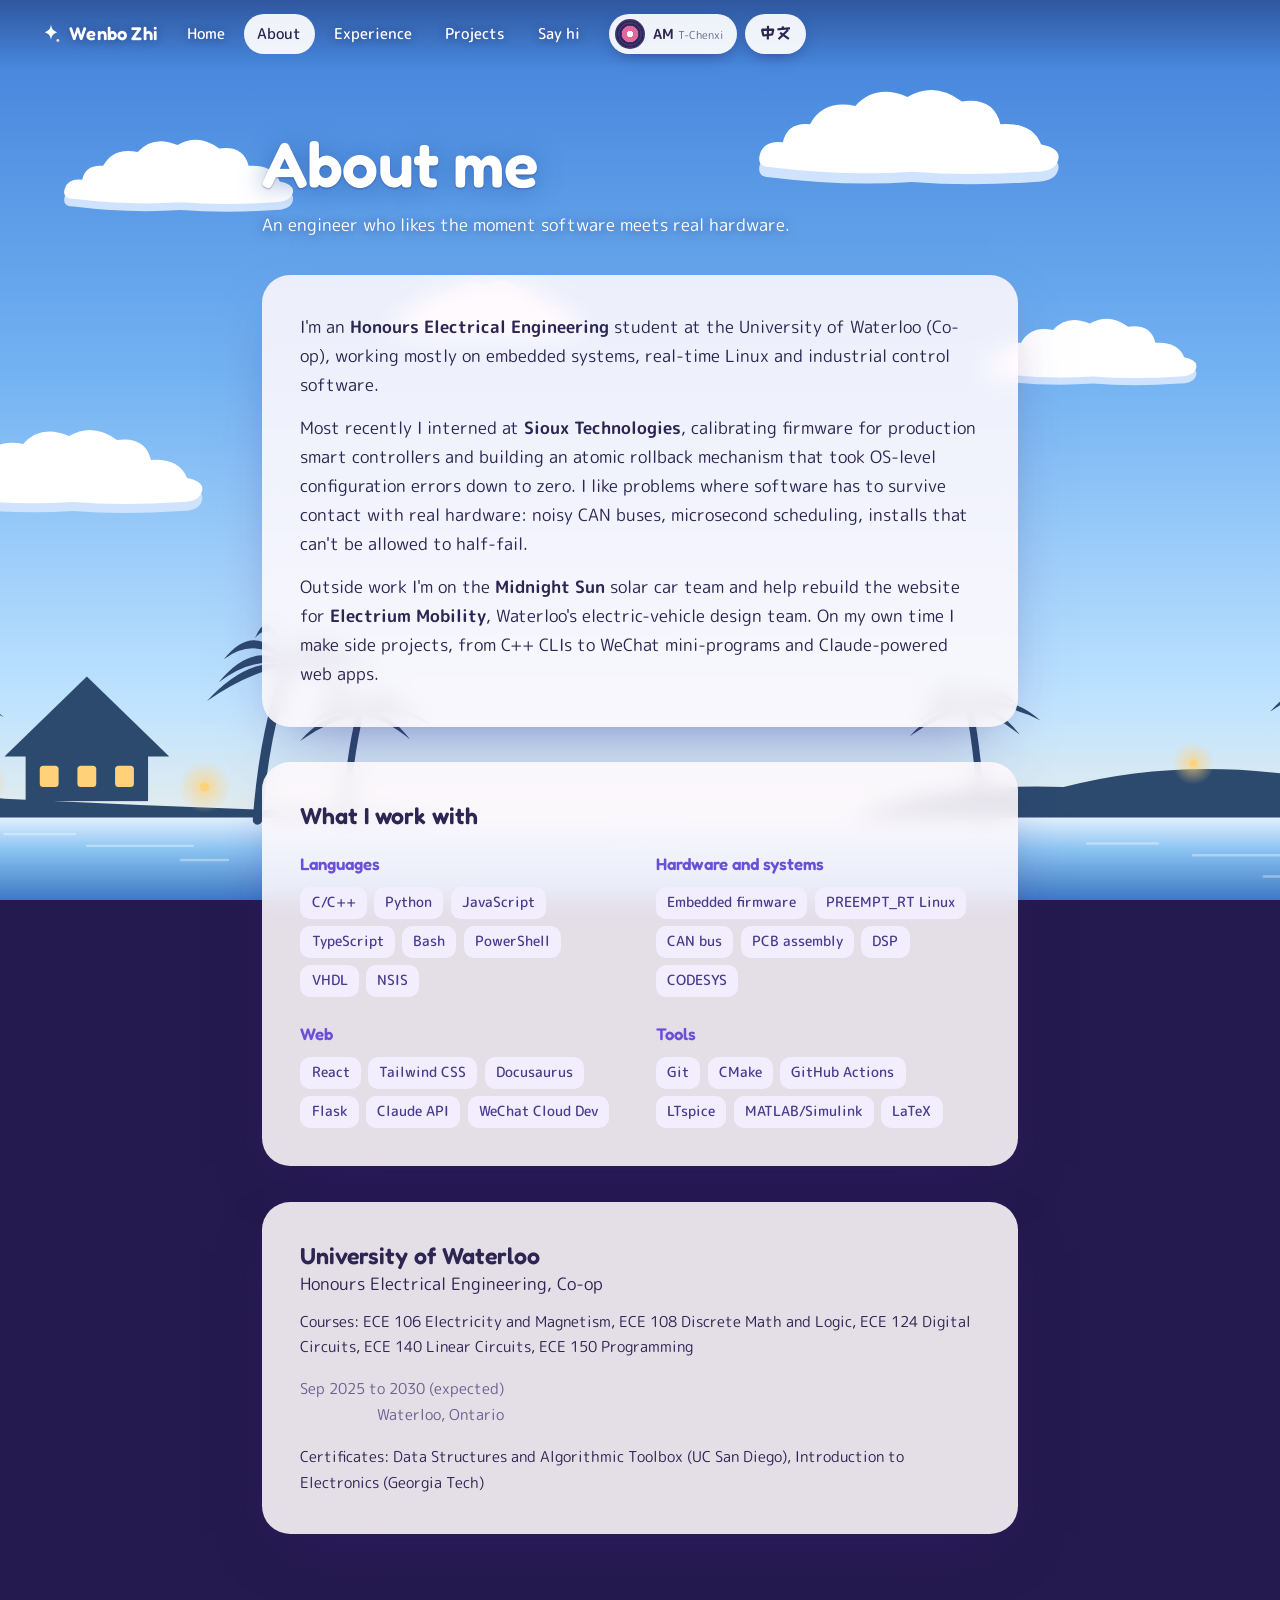
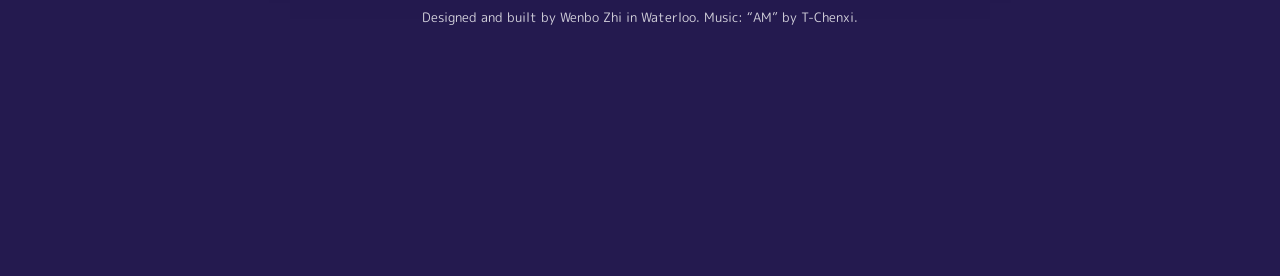
==== about.html @ 8399f04c "Add files via upload" ====
<!DOCTYPE html>
<html lang="en" data-lang="en">
<head>
<meta charset="UTF-8">
<meta name="viewport" content="width=device-width, initial-scale=1">
<title data-en="About · Wenbo Zhi" data-zh="关于我 · Wenbo Zhi">About · Wenbo Zhi</title>
<meta name="description" content="Wenbo Zhi, Electrical Engineering at the University of Waterloo. Embedded systems, firmware, real-time software and web projects.">
<meta name="theme-color" content="#3d2a7a">
<link rel="icon" href="data:image/svg+xml,%3Csvg xmlns='http://www.w3.org/2000/svg' viewBox='0 0 24 24'%3E%3Cpath fill='%23ff9fc0' d='M12 1.5c.6 4.6 2.4 6.9 7 8.5-4.6 1.6-6.4 3.9-7 8.5-.6-4.6-2.4-6.9-7-8.5 4.6-1.6 6.4-3.9 7-8.5z'/%3E%3C/svg%3E">
<script>try{var l=new URLSearchParams(location.search).get("lang")||localStorage.getItem("lang")||((navigator.language||"").toLowerCase().indexOf("zh")===0?"zh":"en");document.documentElement.dataset.lang=l==="zh"?"zh":"en";}catch(e){}</script>
<link rel="preconnect" href="https://fonts.googleapis.com">
<link rel="preconnect" href="https://fonts.gstatic.com" crossorigin>
<link href="https://fonts.googleapis.com/css2?family=Fredoka:wght@500;600&family=M+PLUS+Rounded+1c:wght@400;500;700&family=ZCOOL+KuaiLe&display=swap" rel="stylesheet">
<link rel="stylesheet" href="assets/style.css">
</head>
<body data-sky="day" data-music="assets/music/am.mp3">

<div class="sky" id="sky" aria-hidden="true"></div>
<canvas id="stars" aria-hidden="true"></canvas>
<div class="clouds" id="clouds" aria-hidden="true"></div>
<div class="scene" id="scene" aria-hidden="true"></div>

<header class="top">
  <a class="brand" href="index.html"><svg viewBox="0 0 24 24" aria-hidden="true"><path fill="#fff" d="M12 1.5c.6 4.6 2.4 6.9 7 8.5-4.6 1.6-6.4 3.9-7 8.5-.6-4.6-2.4-6.9-7-8.5 4.6-1.6 6.4-3.9 7-8.5z"/><circle cx="19.5" cy="19" r="1.6" fill="#ffd3e6"/></svg>Wenbo Zhi</a>
  <nav aria-label="Pages"><ul class="nav">
      <li><a href="index.html"><span class="en">Home</span><span class="zh">首页</span></a></li>
      <li><a href="about.html" aria-current="page"><span class="en">About</span><span class="zh">关于我</span></a></li>
      <li><a href="experience.html"><span class="en">Experience</span><span class="zh">经历</span></a></li>
      <li><a href="projects.html"><span class="en">Projects</span><span class="zh">作品</span></a></li>
      <li><a href="contact.html"><span class="en">Say hi</span><span class="zh">联系我</span></a></li>
  </ul></nav>
  <div class="tools">
    <button class="pill music-btn" type="button" data-music-toggle aria-pressed="false" aria-label="Play or pause music">
      <span class="disc" aria-hidden="true"></span>
      <span class="music-label">AM<small>T-Chenxi</small></span>
    </button>
    <button class="pill lang-btn" id="langBtn" type="button">中文</button>
  </div>
  <div class="music-hint" id="musicHint" role="status">
    <span class="en">Music file not found. Put the song at <b>assets/music/am.mp3</b>.</span><span class="zh">没有找到音乐文件。请把歌曲放到 <b>assets/music/am.mp3</b>。</span>
  </div>
</header>

<main id="main">

  <h1 class="page-title"><span class="en">About me</span><span class="zh">关于我</span></h1>
  <p class="page-lede"><span class="en">An engineer who likes the moment software meets real hardware.</span><span class="zh">喜欢软件和真实硬件相遇的那一刻。</span></p>

  <section class="panel">
    <p class="en">I&#39;m an <b>Honours Electrical Engineering</b> student at the University of Waterloo (Co-op), working mostly on embedded systems, real-time Linux and industrial control software.</p>
    <p class="zh">我是滑铁卢大学<b>电子工程（Co-op）</b>的学生，主要做嵌入式系统、实时 Linux 和工业控制软件。</p>
    <p class="en">Most recently I interned at <b>Sioux Technologies</b>, calibrating firmware for production smart controllers and building an atomic rollback mechanism that took OS-level configuration errors down to zero. I like problems where software has to survive contact with real hardware: noisy CAN buses, microsecond scheduling, installs that can&#39;t be allowed to half-fail.</p>
    <p class="zh">最近在 <b>Sioux Technologies</b> 实习，为生产环境的智能控制器标定固件，还写了一个原子回滚机制，把系统级配置错误降到了零。我喜欢软件必须和真实硬件打交道的问题：嘈杂的 CAN 总线、微秒级调度、绝不能装到一半失败的安装程序。</p>
    <p class="en">Outside work I&#39;m on the <b>Midnight Sun</b> solar car team and help rebuild the website for <b>Electrium Mobility</b>, Waterloo&#39;s electric-vehicle design team. On my own time I make side projects, from C++ CLIs to WeChat mini-programs and Claude-powered web apps.</p>
    <p class="zh">课外我在 <b>Midnight Sun</b> 太阳能赛车队，也在帮滑铁卢电动交通设计团队 <b>Electrium Mobility</b> 重做官网。业余时间写各种小项目，从 C++ 命令行工具到微信小程序，再到用 Claude 驱动的网页应用。</p>
  </section>

  <section class="panel">
    <h2><span class="en">What I work with</span><span class="zh">常用技能</span></h2>
    <div class="skills">
      <div><h3><span class="en">Languages</span><span class="zh">编程语言</span></h3><div class="chips"><span class="chip">C/C++</span><span class="chip">Python</span><span class="chip">JavaScript</span><span class="chip">TypeScript</span><span class="chip">Bash</span><span class="chip">PowerShell</span><span class="chip">VHDL</span><span class="chip">NSIS</span></div></div>
      <div><h3><span class="en">Hardware and systems</span><span class="zh">硬件与系统</span></h3><div class="chips"><span class="chip">Embedded firmware</span><span class="chip">PREEMPT_RT Linux</span><span class="chip">CAN bus</span><span class="chip">PCB assembly</span><span class="chip">DSP</span><span class="chip">CODESYS</span></div></div>
      <div><h3><span class="en">Web</span><span class="zh">网页开发</span></h3><div class="chips"><span class="chip">React</span><span class="chip">Tailwind CSS</span><span class="chip">Docusaurus</span><span class="chip">Flask</span><span class="chip">Claude API</span><span class="chip">WeChat Cloud Dev</span></div></div>
      <div><h3><span class="en">Tools</span><span class="zh">工具</span></h3><div class="chips"><span class="chip">Git</span><span class="chip">CMake</span><span class="chip">GitHub Actions</span><span class="chip">LTspice</span><span class="chip">MATLAB/Simulink</span><span class="chip">LaTeX</span></div></div>
    </div>
  </section>

  <section class="panel">
    <div class="edu">
      <div>
        <h2><span class="en">University of Waterloo</span><span class="zh">滑铁卢大学</span></h2>
        <p><span class="en">Honours Electrical Engineering, Co-op</span><span class="zh">电子工程荣誉学士（Co-op）</span></p>
        <p class="muted" style="margin-top:.6rem;font-size:.95rem"><span class="en">Courses: ECE 106 Electricity and Magnetism, ECE 108 Discrete Math and Logic, ECE 124 Digital Circuits, ECE 140 Linear Circuits, ECE 150 Programming</span><span class="zh">课程：ECE 106 电磁学、ECE 108 离散数学与逻辑、ECE 124 数字电路、ECE 140 线性电路、ECE 150 程序设计</span></p>
      </div>
      <div class="edu-when"><span class="en">Sep 2025 to 2030 (expected)<br>Waterloo, Ontario</span><span class="zh">2025 年 9 月至 2030 年（预计）<br>安大略省滑铁卢</span></div>
    </div>
    <p class="muted" style="margin-top:1rem;font-size:.95rem"><span class="en">Certificates: Data Structures and Algorithmic Toolbox (UC San Diego), Introduction to Electronics (Georgia Tech)</span><span class="zh">证书：数据结构与算法工具箱（加州大学圣地亚哥分校）、电子学导论（佐治亚理工学院）</span></p>
  </section>

</main>

<footer class="foot">
  <span class="en">Designed and built by Wenbo Zhi in Waterloo. Music: “AM” by T-Chenxi.</span><span class="zh">由 Wenbo Zhi 在滑铁卢设计制作。背景音乐：T-Chenxi《AM》。</span>
</footer>

<script src="assets/site.js"></script>
</body>
</html>
---- assets/style.css ----
/* ============================================================
   Wenbo Zhi — "One sky, five times of day"
   Each page is a different hour over the same lakeside town.
   ============================================================ */

:root{
  --ink:#2d2552;
  --ink-soft:#6a6290;
  --paper:rgba(255,250,253,.88);
  --paper-solid:#fffafd;
  --rose:#e3679a;
  --violet:#6b4fd8;
  --peach:#ffc9a0;
  --line:rgba(107,79,216,.16);
  --shadow:0 24px 60px -28px rgba(58,28,120,.55);

  --font-en:"M PLUS Rounded 1c","Fredoka",system-ui,sans-serif;
  --font-zh:"M PLUS Rounded 1c","PingFang SC","Hiragino Sans GB","Microsoft YaHei",sans-serif;
  --display-en:"Fredoka","M PLUS Rounded 1c",system-ui,sans-serif;
  --display-zh:"ZCOOL KuaiLe","PingFang SC","Microsoft YaHei",sans-serif;

  /* overwritten per sky */
  --land:#1a1236;
  --cloud:#ffd9e6;
  --cloud-glow:#ff9fc0;
  --cloud-opacity:.9;
  --title:#fff;
  --title-glow:rgba(255,170,210,.75);
  --nav-ink:#fff;
}

body[data-sky="dusk"]   {--land:#1b1238; --cloud:#ffd3e2; --cloud-glow:#ff93b8; --cloud-opacity:.85; --title-glow:rgba(255,160,205,.8);}
body[data-sky="day"]    {--land:#2c4a6e; --cloud:#ffffff; --cloud-glow:#cfe3ff; --cloud-opacity:1;   --title-glow:rgba(40,90,170,.55);}
body[data-sky="sunset"] {--land:#2a1430; --cloud:#ffd6a0; --cloud-glow:#ff7f7f; --cloud-opacity:.9;  --title-glow:rgba(255,120,90,.75);}
body[data-sky="night"]  {--land:#05071a; --cloud:#3a3f86; --cloud-glow:#6a5fb8; --cloud-opacity:.35; --title-glow:rgba(140,170,255,.8);}
body[data-sky="dawn"]   {--land:#3a3463; --cloud:#ffe6ef; --cloud-glow:#f7b4c9; --cloud-opacity:.9;  --title-glow:rgba(190,140,230,.75);}

*{margin:0; padding:0; box-sizing:border-box;}
html{scroll-behavior:smooth; -webkit-text-size-adjust:100%;}
body{
  min-height:100vh;
  background:#241a4f;
  color:var(--ink);
  font-family:var(--font-en);
  font-size:17px; line-height:1.7;
  overflow-x:hidden;
}
html[data-lang="zh"] body{font-family:var(--font-zh); line-height:1.85;}

/* ---------- language switching ---------- */
html[data-lang="en"] .zh{display:none !important;}
html[data-lang="zh"] .en{display:none !important;}

/* ---------- the sky ---------- */
.sky{position:fixed; inset:0; z-index:0; pointer-events:none;}
.sky-layer{
  position:absolute; inset:0; opacity:0; transition:opacity 1.6s ease;
}
.sky-layer.on{opacity:1;}
/* water band sits under the shoreline: 9.5vh */
.sky-layer[data-sky="dusk"]{
  background:
    linear-gradient(to bottom,#ffcfa6 0%,#e98ab0 35%,#5a3c8e 100%) bottom/100% 9.5vh no-repeat,
    linear-gradient(to bottom,#1d1747 0%,#3d2a7a 28%,#9a4f9e 52%,#f08aa8 70%,#ffc9a0 86%,#ffe9b8 100%);
}
.sky-layer[data-sky="day"]{
  background:
    linear-gradient(to bottom,#e8f4ff 0%,#8cc4f2 40%,#3c78c4 100%) bottom/100% 9.5vh no-repeat,
    linear-gradient(to bottom,#3f7fd9 0%,#74b3f2 42%,#bfe3ff 78%,#fff3e0 100%);
}
.sky-layer[data-sky="sunset"]{
  background:
    linear-gradient(to bottom,#ffd27a 0%,#f2846a 40%,#5a2c6a 100%) bottom/100% 9.5vh no-repeat,
    linear-gradient(to bottom,#2a2a6e 0%,#7a4aa0 28%,#ef7a7a 54%,#ffad5c 76%,#ffe08a 100%);
}
.sky-layer[data-sky="night"]{
  background:
    linear-gradient(to bottom,#4b3f8f 0%,#1d2160 45%,#070b26 100%) bottom/100% 9.5vh no-repeat,
    linear-gradient(to bottom,#070b26 0%,#121a4a 45%,#2a2f78 80%,#4b3f8f 100%);
}
.sky-layer[data-sky="dawn"]{
  background:
    linear-gradient(to bottom,#ffe1c2 0%,#e5a9c4 40%,#6c6aa8 100%) bottom/100% 9.5vh no-repeat,
    linear-gradient(to bottom,#4a4f9c 0%,#a58ccf 38%,#f5b8c8 68%,#ffe1c2 100%);
}

#stars{position:fixed; inset:0; width:100%; height:100%; z-index:1; pointer-events:none;}

.clouds{position:fixed; inset:0; z-index:2; pointer-events:none; overflow:hidden;
  opacity:var(--cloud-opacity); transition:opacity 1.6s ease;}
.cloud{position:absolute; animation:drift linear infinite; filter:blur(.7px);}
.cloud .c-shine{fill:none; stroke:#fff; stroke-width:5; stroke-linecap:round; opacity:.55;}
@media (max-width:620px){ .cloud{opacity:.75;} }
.cloud .c-top{fill:var(--cloud); transition:fill 1.6s ease;}
.cloud .c-under{fill:var(--cloud-glow); transition:fill 1.6s ease;}
@keyframes drift{from{transform:translateX(-10vw);} to{transform:translateX(10vw);}}

.scene{position:fixed; left:0; right:0; bottom:0; height:34vh; z-index:3; pointer-events:none;}
.scene svg{width:100%; height:100%; display:block;}
.scene .land{fill:var(--land); transition:fill 1.6s ease;}
.scene .reflect{fill:var(--land); opacity:.32; transition:fill 1.6s ease;}
.scene .lit{fill:#ffd27a;}
.scene .shimmer{stroke:#fff; stroke-linecap:round; opacity:.35; animation:shimmer 5s ease-in-out infinite;}
@keyframes shimmer{0%,100%{opacity:.12;} 50%{opacity:.5;}}
.scene .lamp-glow{fill:url(#lampGlow);}

/* ---------- header ---------- */
.top{
  position:fixed; top:0; left:0; right:0; z-index:40;
  display:flex; align-items:center; gap:1rem;
  padding:14px clamp(16px,4vw,40px);
}
.top::before{
  content:""; position:absolute; inset:0; z-index:-1;
  background:linear-gradient(to bottom,rgba(20,14,50,.35),transparent);
}
.brand{
  font-family:var(--display-en); font-weight:600; font-size:1.15rem;
  color:#fff; text-decoration:none; letter-spacing:.2px;
  display:flex; align-items:center; gap:.45rem; white-space:nowrap;
  text-shadow:0 1px 10px rgba(30,10,70,.35);
}
.brand svg{width:22px; height:22px;}
.nav{display:flex; gap:.35rem; margin-left:auto; list-style:none;}
.nav a{
  display:block; padding:.42rem .85rem; border-radius:999px;
  color:#fff; text-decoration:none; font-size:.95rem; font-weight:500;
  text-shadow:0 1px 8px rgba(30,10,70,.45);
  transition:background .25s;
}
.nav a:hover{background:rgba(255,255,255,.16);}
.nav a[aria-current="page"]{background:rgba(255,255,255,.92); color:var(--ink); text-shadow:none;}
html[data-lang="zh"] .nav a{font-family:var(--display-zh); font-size:1rem; letter-spacing:1px;}

.tools{display:flex; gap:.5rem; align-items:center;}
.pill{
  appearance:none; border:0; cursor:pointer; font:inherit;
  height:40px; min-width:40px; padding:0 .9rem; border-radius:999px;
  background:rgba(255,255,255,.92); color:var(--ink);
  display:inline-flex; align-items:center; justify-content:center; gap:.5rem;
  font-weight:600; font-size:.9rem;
  box-shadow:0 6px 18px -8px rgba(30,10,70,.6);
  transition:transform .2s;
}
.pill:hover{transform:translateY(-2px);}
.pill:focus-visible, .nav a:focus-visible, .btn:focus-visible, .ticket:focus-visible, a:focus-visible{
  outline:3px solid #fff; outline-offset:3px; box-shadow:0 0 0 6px var(--violet);
}

/* music button: a little record */
.lang-btn{font-family:var(--display-zh); font-size:1rem; letter-spacing:1px;}
html[data-lang="zh"] .lang-btn{font-family:var(--display-en); letter-spacing:0;}
.music-btn{padding:0 .9rem 0 .35rem;}
.disc{
  width:30px; height:30px; border-radius:50%; flex:none;
  background:
    radial-gradient(circle,#fff 0 3px,var(--rose) 3.5px 8px,transparent 8.5px),
    repeating-radial-gradient(circle,#2d2552 0 1.5px,#3e3570 1.5px 3px);
}
.music-btn.playing .disc{animation:spin 3.2s linear infinite;}
@keyframes spin{to{transform:rotate(360deg);}}
.music-label{font-size:.85rem; white-space:nowrap;}
.music-label small{font-weight:400; color:var(--ink-soft); margin-left:.25rem;}
.music-hint{
  position:absolute; top:62px; right:clamp(16px,4vw,40px);
  max-width:260px; padding:.7rem .9rem; border-radius:14px;
  background:var(--paper-solid); color:var(--ink); font-size:.85rem; line-height:1.5;
  box-shadow:var(--shadow); display:none;
}
.music-hint.show{display:block;}

@media (max-width:860px){
  .top{flex-wrap:wrap; row-gap:.4rem;}
  .top > nav{order:3; width:100%; overflow-x:auto; scrollbar-width:none;}
  .top > nav::-webkit-scrollbar{display:none;}
  .nav{margin-left:0; gap:.1rem;}
  .nav a{padding:.38rem .62rem; font-size:.9rem; white-space:nowrap;}
  .tools{margin-left:auto;}
  .music-label{display:none;}
  .music-btn{padding:0 .35rem;}
}

/* ---------- page shell ---------- */
main{
  position:relative; z-index:10;
  max-width:820px; margin:0 auto;
  padding:150px clamp(16px,4vw,32px) 38vh;
  transition:opacity .35s ease, transform .35s ease;
}
main.leaving{opacity:0; transform:translateY(10px);}
@media (min-width:861px){ main{padding-top:130px;} }

.page-title{
  font-family:var(--display-en); font-weight:600;
  font-size:clamp(2.5rem,7vw,4rem); line-height:1.05; letter-spacing:-.5px;
  color:var(--title);
  text-shadow:0 2px 24px var(--title-glow), 0 1px 2px rgba(30,10,70,.35);
}
html[data-lang="zh"] .page-title{font-family:var(--display-zh); font-weight:400; letter-spacing:2px;}
.page-lede{
  margin-top:.8rem; max-width:34em; color:#fff; font-size:1.08rem;
  text-shadow:0 1px 12px rgba(30,10,70,.55);
}

.panel{
  margin-top:2.2rem; padding:clamp(1.4rem,4vw,2.4rem);
  background:var(--paper); border-radius:28px;
  backdrop-filter:blur(10px); -webkit-backdrop-filter:blur(10px);
  box-shadow:var(--shadow);
}
.panel h2{
  font-family:var(--display-en); font-weight:600; font-size:1.45rem; line-height:1.3;
  color:var(--ink);
}
html[data-lang="zh"] .panel h2, html[data-lang="zh"] .panel h3{font-family:var(--display-zh); font-weight:400; letter-spacing:1px;}
.panel p + p{margin-top:.9rem;}
.panel p{color:var(--ink);}
.muted{color:var(--ink-soft);}
b, strong{font-weight:700; color:var(--ink);}
a{color:var(--violet);}

/* ---------- HOME ---------- */
.home-hero{padding-top:6vh; text-align:center;}
.home-hello{
  display:inline-block; padding:.35rem 1rem; border-radius:999px;
  background:rgba(255,255,255,.2); color:#fff; font-weight:500;
  backdrop-filter:blur(6px); -webkit-backdrop-filter:blur(6px);
}
.home-name{
  font-family:var(--display-en); font-weight:600;
  font-size:clamp(3.4rem,13vw,7.5rem); line-height:.95; letter-spacing:-1.5px;
  margin-top:1.1rem; color:#fff;
  text-shadow:0 0 40px rgba(255,170,215,.85), 0 0 90px rgba(255,140,190,.45), 0 2px 3px rgba(40,10,80,.35);
}
.home-intro{
  max-width:30em; margin:1.4rem auto 0; color:#fff; font-size:1.15rem;
  text-shadow:0 1px 14px rgba(30,10,70,.6);
}
.home-actions{margin-top:2rem; display:flex; gap:.8rem; justify-content:center; flex-wrap:wrap;}
.btn{
  display:inline-flex; align-items:center; gap:.55rem;
  padding:.85rem 1.5rem; border-radius:999px; border:0; cursor:pointer;
  font:inherit; font-weight:700; text-decoration:none;
  background:#fff; color:var(--ink);
  box-shadow:0 10px 26px -12px rgba(30,10,70,.7);
  transition:transform .2s;
}
.btn:hover{transform:translateY(-2px);}
.btn.ghost{background:rgba(255,255,255,.18); color:#fff; box-shadow:none; backdrop-filter:blur(6px); -webkit-backdrop-filter:blur(6px);}
.btn.ghost .disc{width:22px; height:22px;}

.tickets{
  margin-top:clamp(3rem,10vh,6rem);
  display:grid; grid-template-columns:repeat(2,minmax(0,1fr)); gap:1rem;
}
@media (max-width:620px){ .tickets{grid-template-columns:1fr;} }
.ticket{
  position:relative; display:flex; flex-direction:column; gap:.25rem;
  padding:1.2rem 1.3rem 1.2rem 6.2rem; min-height:104px;
  border-radius:22px; background:var(--paper); color:var(--ink); text-decoration:none;
  box-shadow:var(--shadow); backdrop-filter:blur(10px); -webkit-backdrop-filter:blur(10px);
  transition:transform .25s;
}
.ticket:hover{transform:translateY(-4px) rotate(-.4deg);}
.ticket .swatch{
  position:absolute; left:1rem; top:1rem; bottom:1rem; width:4.2rem; border-radius:16px;
  overflow:hidden;
}
.ticket .swatch::after{ /* tiny shoreline */
  content:""; position:absolute; left:0; right:0; bottom:0; height:30%;
  background:var(--sw-land);
  clip-path:polygon(0 40%,18% 30%,30% 45%,55% 35%,75% 50%,100% 38%,100% 100%,0 100%);
}
.ticket strong{font-family:var(--display-en); font-weight:600; font-size:1.2rem;}
html[data-lang="zh"] .ticket strong{font-family:var(--display-zh); font-weight:400; letter-spacing:1px;}
.ticket span.d{color:var(--ink-soft); font-size:.92rem; line-height:1.5;}
.ticket time{font-size:.8rem; color:var(--rose); font-weight:700;}
.sw-day{background:linear-gradient(#3f7fd9,#bfe3ff 80%,#fff3e0); --sw-land:#2c4a6e;}
.sw-sunset{background:linear-gradient(#2a2a6e,#ef7a7a 55%,#ffe08a); --sw-land:#2a1430;}
.sw-night{background:radial-gradient(circle at 70% 30%,#fff 0 1.5px,transparent 2px),radial-gradient(circle at 30% 20%,#fff 0 1px,transparent 1.5px),linear-gradient(#070b26,#2a2f78 85%); --sw-land:#05071a;}
.sw-dawn{background:linear-gradient(#4a4f9c,#f5b8c8 70%,#ffe1c2); --sw-land:#3a3463;}

/* ---------- ABOUT ---------- */
.skills{display:grid; grid-template-columns:repeat(2,minmax(0,1fr)); gap:1.4rem 2rem; margin-top:1.2rem;}
@media (max-width:620px){ .skills{grid-template-columns:1fr;} }
.skills h3{font-family:var(--display-en); font-weight:600; font-size:1.05rem; color:var(--violet); margin-bottom:.55rem;}
.chips{display:flex; flex-wrap:wrap; gap:.45rem;}
.chip{
  padding:.25rem .7rem; border-radius:10px; font-size:.88rem; font-weight:500;
  background:#f3eefe; color:#4a3b8f;
}
.edu{display:flex; justify-content:space-between; gap:1rem 2rem; flex-wrap:wrap;}
.edu-when{color:var(--ink-soft); font-size:.95rem; text-align:right;}
@media (max-width:620px){ .edu-when{text-align:left;} }

/* ---------- EXPERIENCE: a timeline (it really is a sequence) ---------- */
.timeline{position:relative; margin-top:2.2rem; padding-left:28px;}
.timeline::before{
  content:""; position:absolute; left:9px; top:20px; bottom:20px; width:3px; border-radius:3px;
  background:linear-gradient(#fff,rgba(255,255,255,.35));
}
.job{position:relative; margin-top:0;}
.job + .job{margin-top:1.6rem;}
.job::before{ /* a little sun on the timeline */
  content:""; position:absolute; left:-28px; top:2.1rem; width:21px; height:21px; border-radius:50%;
  background:radial-gradient(circle,#fff6c9 0 35%,#ffb36b 36% 100%);
  box-shadow:0 0 0 4px rgba(255,255,255,.55), 0 0 18px rgba(255,190,120,.9);
}
.job .panel{margin-top:0;}
.job-head{display:flex; justify-content:space-between; flex-wrap:wrap; gap:.3rem 1rem;}
.job-org{color:var(--rose); font-weight:700;}
.job-when{color:var(--ink-soft); font-size:.92rem; white-space:nowrap;}
.job-stack{margin-top:.2rem; color:var(--ink-soft); font-size:.88rem;}

ul.points{list-style:none; margin-top:1rem; display:flex; flex-direction:column; gap:.65rem;}
ul.points li{position:relative; padding-left:1.5rem;}
ul.points li::before{
  content:""; position:absolute; left:.2rem; top:.62em; width:8px; height:8px; border-radius:50%;
  background:var(--rose); box-shadow:0 0 0 3px #ffe0ec;
}

/* ---------- PROJECTS ---------- */
.project .p-head{display:flex; justify-content:space-between; align-items:flex-start; gap:1rem;}
.project .p-sub{color:var(--ink-soft); font-size:.95rem; margin-top:.1rem;}
.project .p-when{font-size:.85rem; color:var(--rose); font-weight:700; margin-top:.3rem;}
.p-links{display:flex; gap:.5rem; flex:none;}
.icon-link{
  width:40px; height:40px; border-radius:50%; display:grid; place-items:center;
  background:#f3eefe; color:var(--ink); transition:background .2s, transform .2s;
}
.icon-link:hover{background:#e6dcff; transform:translateY(-2px);}
.icon-link svg{width:20px; height:20px;}
.project .chips{margin-top:1.1rem;}
.project.star{
  background:
    linear-gradient(var(--paper),var(--paper)) padding-box,
    linear-gradient(135deg,#ffb3cf,#b7a6ff,#9fd8ff) border-box;
  border:2px solid transparent;
}
.star-note{
  display:inline-block; margin-bottom:.7rem; padding:.15rem .7rem; border-radius:999px;
  background:#fff0f6; color:#c2457b; font-size:.82rem; font-weight:700;
}

/* ---------- CONTACT ---------- */
.contact-links{display:flex; flex-direction:column; gap:.7rem; margin-top:1.3rem;}
.contact-links a{
  display:flex; align-items:center; gap:.9rem; padding:.9rem 1.1rem; border-radius:18px;
  background:#f7f2ff; color:var(--ink); text-decoration:none; font-weight:600;
  transition:background .2s, transform .2s; overflow-wrap:anywhere;
}
.contact-links a:hover{background:#ece2ff; transform:translateX(4px);}
.contact-links svg{width:22px; height:22px; flex:none; color:var(--violet);}

/* ---------- footer ---------- */
.foot{
  position:relative; z-index:10; text-align:center;
  padding:0 16px 22px; margin-top:-30vh; color:rgba(255,255,255,.8); font-size:.82rem;
}
.foot a{color:#fff;}

@media (prefers-reduced-motion:reduce){
  html{scroll-behavior:auto;}
  *,*::before,*::after{animation:none !important; transition-duration:.01ms !important;}
}
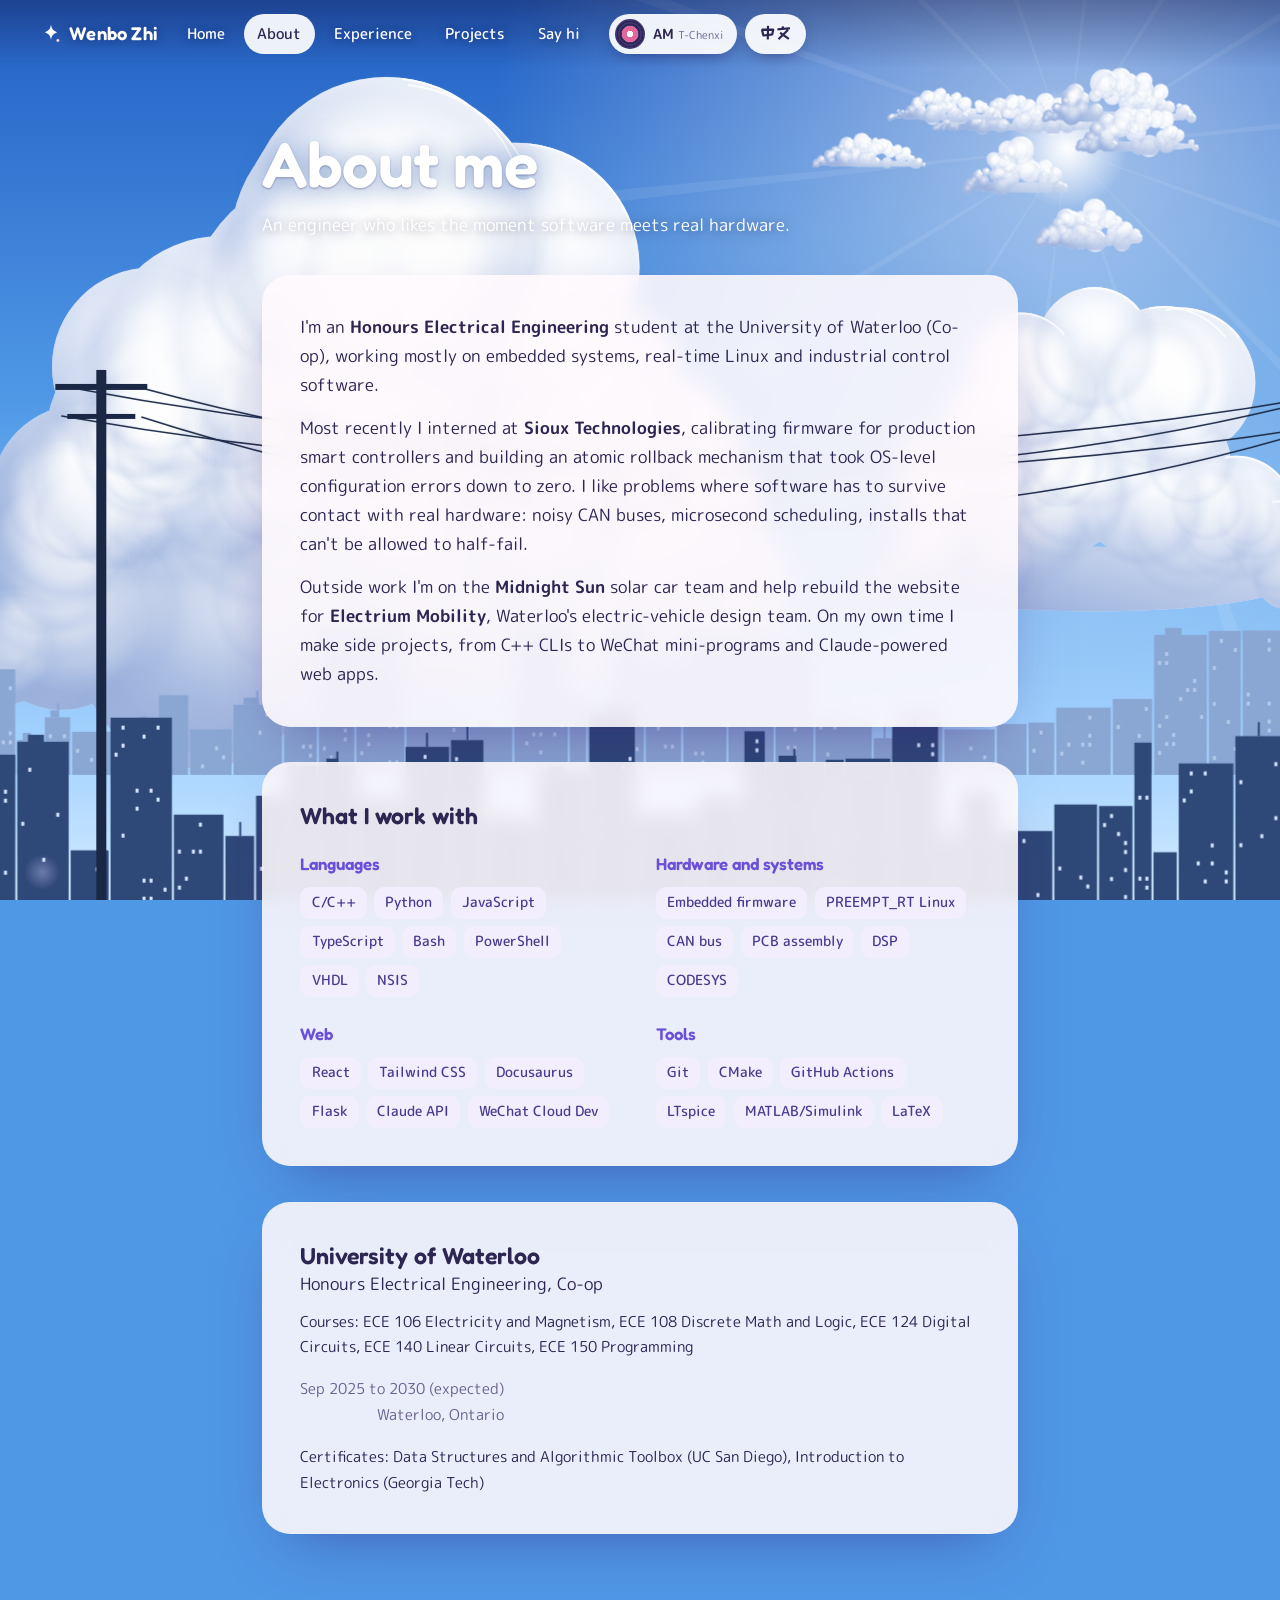
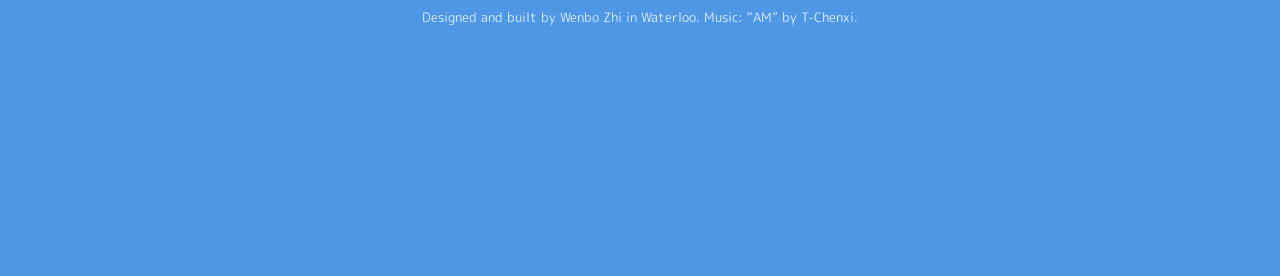
==== commit 8da85b02: "Update about.html" ====
--- a/about.html
+++ b/about.html
@@ -13,12 +13,9 @@
 <link href="https://fonts.googleapis.com/css2?family=Fredoka:wght@500;600&family=M+PLUS+Rounded+1c:wght@400;500;700&family=ZCOOL+KuaiLe&display=swap" rel="stylesheet">
 <link rel="stylesheet" href="assets/style.css">
 </head>
-<body data-sky="day" data-music="assets/music/am.mp3">
+<body data-sky="day">
 
-<div class="sky" id="sky" aria-hidden="true"></div>
-<canvas id="stars" aria-hidden="true"></canvas>
-<div class="clouds" id="clouds" aria-hidden="true"></div>
-<div class="scene" id="scene" aria-hidden="true"></div>
+<div class="bg" id="bg" aria-hidden="true"></div>
 
 <header class="top">
   <a class="brand" href="index.html"><svg viewBox="0 0 24 24" aria-hidden="true"><path fill="#fff" d="M12 1.5c.6 4.6 2.4 6.9 7 8.5-4.6 1.6-6.4 3.9-7 8.5-.6-4.6-2.4-6.9-7-8.5 4.6-1.6 6.4-3.9 7-8.5z"/><circle cx="19.5" cy="19" r="1.6" fill="#ffd3e6"/></svg>Wenbo Zhi</a>
@@ -37,7 +34,7 @@
     <button class="pill lang-btn" id="langBtn" type="button">中文</button>
   </div>
   <div class="music-hint" id="musicHint" role="status">
-    <span class="en">Music file not found. Put the song at <b>assets/music/am.mp3</b>.</span><span class="zh">没有找到音乐文件。请把歌曲放到 <b>assets/music/am.mp3</b>。</span>
+    <span class="en">Music file not found. Put the song at <b>assets/music/am.m4a</b>.</span><span class="zh">没有找到音乐文件。请把歌曲放到 <b>assets/music/am.m4a</b>。</span>
   </div>
 </header>
 
@@ -83,6 +80,7 @@
   <span class="en">Designed and built by Wenbo Zhi in Waterloo. Music: “AM” by T-Chenxi.</span><span class="zh">由 Wenbo Zhi 在滑铁卢设计制作。背景音乐：T-Chenxi《AM》。</span>
 </footer>
 
+<script src="assets/scenes.js"></script>
 <script src="assets/site.js"></script>
 </body>
 </html>
--- a/assets/style.css
+++ b/assets/style.css
@@ -51,58 +51,15 @@
 html[data-lang="en"] .zh{display:none !important;}
 html[data-lang="zh"] .en{display:none !important;}
 
-/* ---------- the sky ---------- */
-.sky{position:fixed; inset:0; z-index:0; pointer-events:none;}
-.sky-layer{
-  position:absolute; inset:0; opacity:0; transition:opacity 1.6s ease;
-}
-.sky-layer.on{opacity:1;}
-/* water band sits under the shoreline: 9.5vh */
-.sky-layer[data-sky="dusk"]{
-  background:
-    linear-gradient(to bottom,#ffcfa6 0%,#e98ab0 35%,#5a3c8e 100%) bottom/100% 9.5vh no-repeat,
-    linear-gradient(to bottom,#1d1747 0%,#3d2a7a 28%,#9a4f9e 52%,#f08aa8 70%,#ffc9a0 86%,#ffe9b8 100%);
-}
-.sky-layer[data-sky="day"]{
-  background:
-    linear-gradient(to bottom,#e8f4ff 0%,#8cc4f2 40%,#3c78c4 100%) bottom/100% 9.5vh no-repeat,
-    linear-gradient(to bottom,#3f7fd9 0%,#74b3f2 42%,#bfe3ff 78%,#fff3e0 100%);
-}
-.sky-layer[data-sky="sunset"]{
-  background:
-    linear-gradient(to bottom,#ffd27a 0%,#f2846a 40%,#5a2c6a 100%) bottom/100% 9.5vh no-repeat,
-    linear-gradient(to bottom,#2a2a6e 0%,#7a4aa0 28%,#ef7a7a 54%,#ffad5c 76%,#ffe08a 100%);
-}
-.sky-layer[data-sky="night"]{
-  background:
-    linear-gradient(to bottom,#4b3f8f 0%,#1d2160 45%,#070b26 100%) bottom/100% 9.5vh no-repeat,
-    linear-gradient(to bottom,#070b26 0%,#121a4a 45%,#2a2f78 80%,#4b3f8f 100%);
-}
-.sky-layer[data-sky="dawn"]{
-  background:
-    linear-gradient(to bottom,#ffe1c2 0%,#e5a9c4 40%,#6c6aa8 100%) bottom/100% 9.5vh no-repeat,
-    linear-gradient(to bottom,#4a4f9c 0%,#a58ccf 38%,#f5b8c8 68%,#ffe1c2 100%);
-}
-
-#stars{position:fixed; inset:0; width:100%; height:100%; z-index:1; pointer-events:none;}
-
-.clouds{position:fixed; inset:0; z-index:2; pointer-events:none; overflow:hidden;
-  opacity:var(--cloud-opacity); transition:opacity 1.6s ease;}
-.cloud{position:absolute; animation:drift linear infinite; filter:blur(.7px);}
-.cloud .c-shine{fill:none; stroke:#fff; stroke-width:5; stroke-linecap:round; opacity:.55;}
-@media (max-width:620px){ .cloud{opacity:.75;} }
-.cloud .c-top{fill:var(--cloud); transition:fill 1.6s ease;}
-.cloud .c-under{fill:var(--cloud-glow); transition:fill 1.6s ease;}
-@keyframes drift{from{transform:translateX(-10vw);} to{transform:translateX(10vw);}}
-
-.scene{position:fixed; left:0; right:0; bottom:0; height:34vh; z-index:3; pointer-events:none;}
-.scene svg{width:100%; height:100%; display:block;}
-.scene .land{fill:var(--land); transition:fill 1.6s ease;}
-.scene .reflect{fill:var(--land); opacity:.32; transition:fill 1.6s ease;}
-.scene .lit{fill:#ffd27a;}
-.scene .shimmer{stroke:#fff; stroke-linecap:round; opacity:.35; animation:shimmer 5s ease-in-out infinite;}
-@keyframes shimmer{0%,100%{opacity:.12;} 50%{opacity:.5;}}
-.scene .lamp-glow{fill:url(#lampGlow);}
+/* ---------- painted background (drawn by assets/scenes.js) ---------- */
+.bg{position:fixed; inset:0; z-index:0; pointer-events:none;}
+.bg canvas{position:absolute; inset:0; width:100%; height:100%; opacity:0; transition:opacity 1.4s ease;}
+.bg canvas.on{opacity:1;}
+body[data-sky="dusk"]{background:#463a98;}
+body[data-sky="day"]{background:#4f98e6;}
+body[data-sky="sunset"]{background:#5a4a9c;}
+body[data-sky="night"]{background:#0c1342;}
+body[data-sky="dawn"]{background:#c3b2e6;}
 
 /* ---------- header ---------- */
 .top{
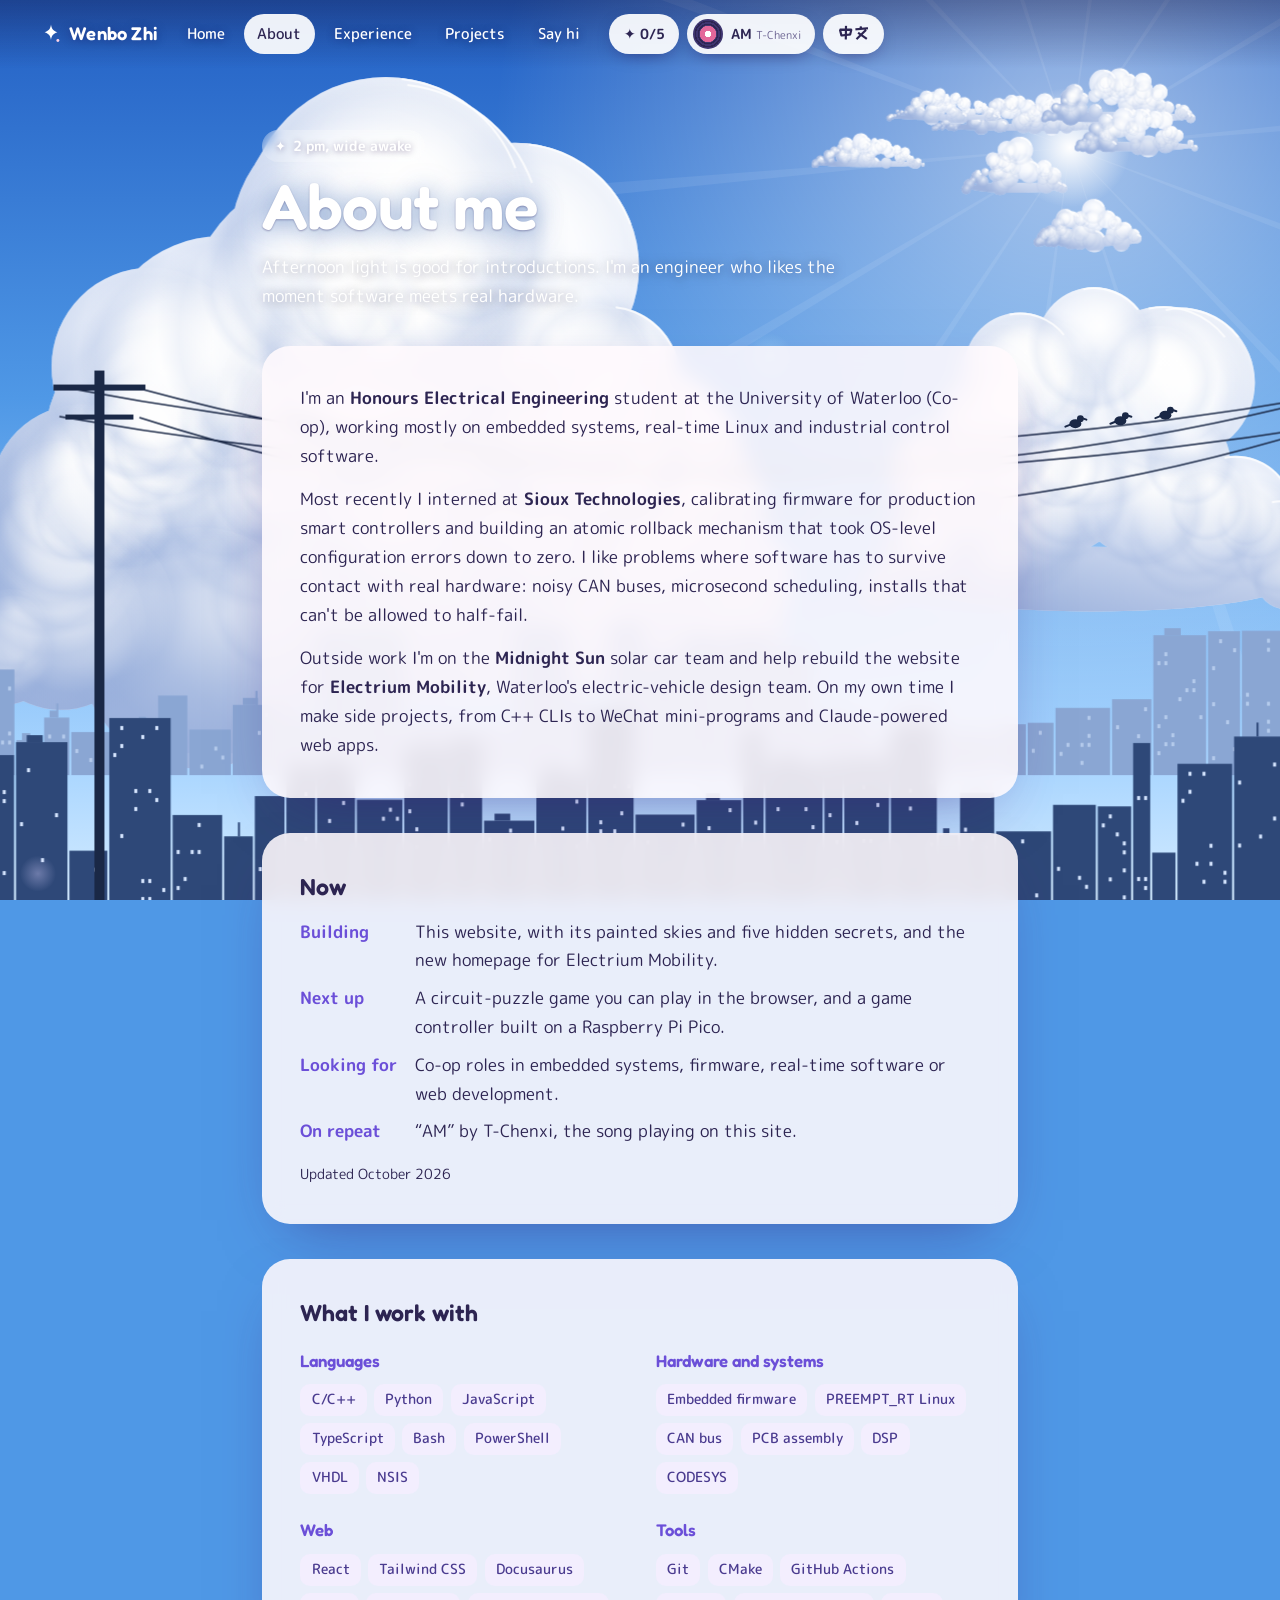
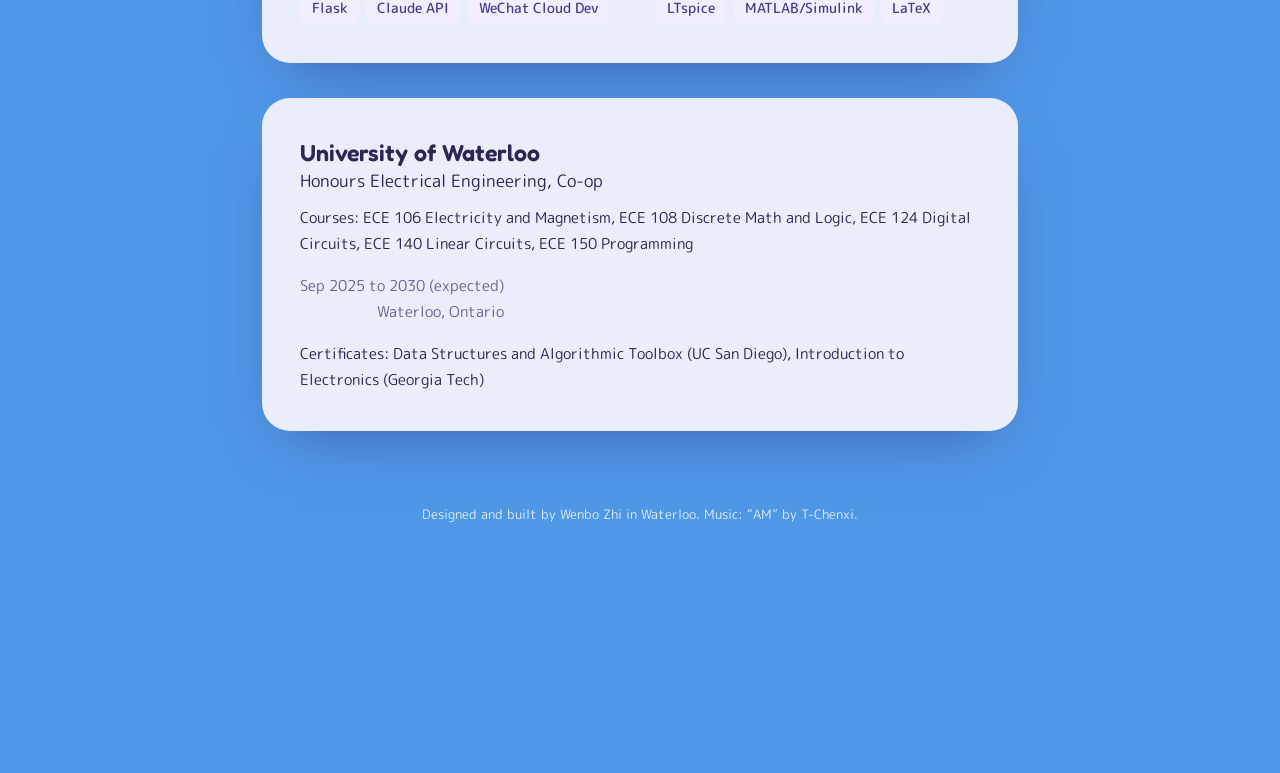
==== commit 978e1a8c: "Update about.html" ====
--- a/about.html
+++ b/about.html
@@ -6,6 +6,16 @@
 <title data-en="About · Wenbo Zhi" data-zh="关于我 · Wenbo Zhi">About · Wenbo Zhi</title>
 <meta name="description" content="Wenbo Zhi, Electrical Engineering at the University of Waterloo. Embedded systems, firmware, real-time software and web projects.">
 <meta name="theme-color" content="#3d2a7a">
+<meta property="og:type" content="website">
+<meta property="og:site_name" content="Wenbo Zhi">
+<meta property="og:title" content="About · Wenbo Zhi">
+<meta property="og:description" content="Wenbo Zhi, Electrical Engineering at the University of Waterloo. Embedded systems, firmware, real-time software and web projects.">
+<meta property="og:url" content="https://mitchee30.github.io/personal-web/about.html">
+<meta property="og:image" content="https://mitchee30.github.io/personal-web/assets/img/og.jpg">
+<meta property="og:image:width" content="1200">
+<meta property="og:image:height" content="630">
+<meta name="twitter:card" content="summary_large_image">
+<meta name="twitter:image" content="https://mitchee30.github.io/personal-web/assets/img/og.jpg">
 <link rel="icon" href="data:image/svg+xml,%3Csvg xmlns='http://www.w3.org/2000/svg' viewBox='0 0 24 24'%3E%3Cpath fill='%23ff9fc0' d='M12 1.5c.6 4.6 2.4 6.9 7 8.5-4.6 1.6-6.4 3.9-7 8.5-.6-4.6-2.4-6.9-7-8.5 4.6-1.6 6.4-3.9 7-8.5z'/%3E%3C/svg%3E">
 <script>try{var l=new URLSearchParams(location.search).get("lang")||localStorage.getItem("lang")||((navigator.language||"").toLowerCase().indexOf("zh")===0?"zh":"en");document.documentElement.dataset.lang=l==="zh"?"zh":"en";}catch(e){}</script>
 <link rel="preconnect" href="https://fonts.googleapis.com">
@@ -40,16 +50,30 @@
 
 <main id="main">
 
+  <p class="chapter">✦ <span class="en">2 pm, wide awake</span><span class="zh">下午两点，精神正好</span></p>
   <h1 class="page-title"><span class="en">About me</span><span class="zh">关于我</span></h1>
-  <p class="page-lede"><span class="en">An engineer who likes the moment software meets real hardware.</span><span class="zh">喜欢软件和真实硬件相遇的那一刻。</span></p>
+  <p class="page-lede"><span class="en">Afternoon light is good for introductions. I&#39;m an engineer who likes the moment software meets real hardware.</span><span class="zh">下午的光最适合自我介绍。我是一个喜欢软件和真实硬件相遇那一刻的工程师。</span></p>
 
   <section class="panel">
+    <img class="me" src="assets/img/me.jpg" alt="Wenbo Zhi" width="132" height="132" data-needs-file="assets/img/me.jpg" hidden>
     <p class="en">I&#39;m an <b>Honours Electrical Engineering</b> student at the University of Waterloo (Co-op), working mostly on embedded systems, real-time Linux and industrial control software.</p>
     <p class="zh">我是滑铁卢大学<b>电子工程（Co-op）</b>的学生，主要做嵌入式系统、实时 Linux 和工业控制软件。</p>
     <p class="en">Most recently I interned at <b>Sioux Technologies</b>, calibrating firmware for production smart controllers and building an atomic rollback mechanism that took OS-level configuration errors down to zero. I like problems where software has to survive contact with real hardware: noisy CAN buses, microsecond scheduling, installs that can&#39;t be allowed to half-fail.</p>
     <p class="zh">最近在 <b>Sioux Technologies</b> 实习，为生产环境的智能控制器标定固件，还写了一个原子回滚机制，把系统级配置错误降到了零。我喜欢软件必须和真实硬件打交道的问题：嘈杂的 CAN 总线、微秒级调度、绝不能装到一半失败的安装程序。</p>
     <p class="en">Outside work I&#39;m on the <b>Midnight Sun</b> solar car team and help rebuild the website for <b>Electrium Mobility</b>, Waterloo&#39;s electric-vehicle design team. On my own time I make side projects, from C++ CLIs to WeChat mini-programs and Claude-powered web apps.</p>
     <p class="zh">课外我在 <b>Midnight Sun</b> 太阳能赛车队，也在帮滑铁卢电动交通设计团队 <b>Electrium Mobility</b> 重做官网。业余时间写各种小项目，从 C++ 命令行工具到微信小程序，再到用 Claude 驱动的网页应用。</p>
+  </section>
+
+  <section class="panel">
+    <h2><span class="en">Now</span><span class="zh">最近在做</span></h2>
+    <dl class="now">
+      <dt><span class="en">Building</span><span class="zh">在做</span></dt><dd><span class="en">This website, with its painted skies and five hidden secrets, and the new homepage for Electrium Mobility.</span><span class="zh">这个网站（手绘天空和五个隐藏彩蛋），以及 Electrium Mobility 的新官网首页。</span></dd>
+      <dt><span class="en">Next up</span><span class="zh">接下来</span></dt><dd><span class="en">A circuit-puzzle game you can play in the browser, and a game controller built on a Raspberry Pi Pico.</span><span class="zh">一个能在浏览器里玩的电路解谜游戏，和一个用树莓派 Pico 做的实体游戏手柄。</span></dd>
+      <dt><span class="en">Looking for</span><span class="zh">在找</span></dt><dd><span class="en">Co-op roles in embedded systems, firmware, real-time software or web development.</span><span class="zh">嵌入式、固件、实时软件或网页开发方向的 co-op 职位。</span></dd>
+      <dt><span class="en">On repeat</span><span class="zh">单曲循环</span></dt><dd><span class="en">“AM” by T-Chenxi, the song playing on this site.</span><span class="zh">T-Chenxi 的《AM》，也就是这个网站的背景音乐。</span></dd>
+    </dl>
+    <p class="updated"><span class="en">Updated October 2026</span><span class="zh">更新于 2026 年 10 月</span></p>
+    <a class="btn resume" href="assets/Wenbo_Zhi_Resume.pdf" target="_blank" rel="noopener" data-needs-file="assets/Wenbo_Zhi_Resume.pdf" hidden><svg viewBox="0 0 24 24" fill="none" stroke="currentColor" stroke-width="2" stroke-linecap="round" stroke-linejoin="round" aria-hidden="true"><path d="M14 3H7a2 2 0 0 0-2 2v14a2 2 0 0 0 2 2h10a2 2 0 0 0 2-2V8z"/><path d="M14 3v5h5M9 13h6M9 17h6"/></svg><span class="en">Download my résumé (PDF)</span><span class="zh">下载我的简历（PDF）</span></a>
   </section>
 
   <section class="panel">
@@ -82,5 +106,6 @@
 
 <script src="assets/scenes.js"></script>
 <script src="assets/site.js"></script>
+<script src="assets/extras.js"></script>
 </body>
 </html>
--- a/assets/style.css
+++ b/assets/style.css
@@ -320,3 +320,97 @@
   html{scroll-behavior:auto;}
   *,*::before,*::after{animation:none !important; transition-duration:.01ms !important;}
 }
+
+/* ---------- story: which moment of the day each page is ---------- */
+.chapter{
+  display:inline-flex; align-items:center; gap:.45rem; margin-bottom:.6rem;
+  padding:.28rem .8rem; border-radius:999px; font-size:.85rem; font-weight:700;
+  background:rgba(255,255,255,.22); color:#fff; backdrop-filter:blur(6px); -webkit-backdrop-filter:blur(6px);
+  text-shadow:0 1px 6px rgba(30,10,70,.4);
+}
+.home-hero .chapter{margin-bottom:0;}
+.tickets-intro{margin-top:clamp(2.6rem,8vh,4.5rem); text-align:center; color:#fff; font-weight:600; text-shadow:0 1px 12px rgba(30,10,70,.6);}
+.tickets-intro + .tickets{margin-top:1rem;}
+
+/* ---------- live desk sensor ---------- */
+.desk{
+  display:inline-flex; align-items:center; gap:.5rem; margin-top:1.4rem;
+  padding:.45rem .95rem; border-radius:999px; font-size:.9rem;
+  background:rgba(255,255,255,.88); color:var(--ink); box-shadow:0 8px 22px -12px rgba(30,10,70,.7);
+}
+.desk .dot{width:9px; height:9px; border-radius:50%; background:#b9b2d6; flex:none;}
+.desk .dot.live{background:#3fd08a; box-shadow:0 0 0 4px rgba(63,208,138,.22); animation:pulse 2s ease-in-out infinite;}
+@keyframes pulse{50%{box-shadow:0 0 0 7px rgba(63,208,138,0);}}
+
+/* ---------- now ---------- */
+.now{display:grid; grid-template-columns:auto 1fr; gap:.55rem 1.1rem; margin-top:1rem;}
+.now dt{font-weight:700; color:var(--violet); white-space:nowrap;}
+.now dd{color:var(--ink);}
+@media (max-width:520px){ .now{grid-template-columns:1fr; gap:.15rem;} .now dd{margin-bottom:.6rem;} }
+.updated{margin-top:1rem; font-size:.85rem; color:var(--ink-soft);}
+.me{float:right; width:132px; height:132px; margin:0 0 1rem 1.4rem; border-radius:50%; object-fit:cover;
+  border:4px solid #fff; box-shadow:0 10px 26px -12px rgba(40,20,90,.7);}
+@media (max-width:520px){ .me{float:none; display:block; margin:0 auto 1rem;} }
+
+/* ---------- project media: live demos, terminal, screenshots ---------- */
+.media{margin-top:1.2rem;}
+.demo{border-radius:18px; overflow:hidden; background:linear-gradient(135deg,#ffe3ef,#e5ddff); position:relative;}
+.demo-stage{aspect-ratio:16/10; display:grid; place-items:center;}
+.demo.playing .demo-stage{aspect-ratio:auto; height:min(70vh,560px); display:block;}
+.demo iframe{width:100%; height:100%; border:0; display:block; background:#fff;}
+.demo-play{
+  appearance:none; border:0; cursor:pointer; font:inherit; font-weight:700; font-size:1rem;
+  display:inline-flex; align-items:center; gap:.6rem; padding:.85rem 1.4rem; border-radius:999px;
+  background:#fff; color:var(--ink); box-shadow:0 12px 30px -12px rgba(40,20,90,.7); transition:transform .2s;
+}
+.demo-play:hover{transform:scale(1.04);}
+.demo-play .tri{width:0; height:0; border-left:11px solid var(--rose); border-top:7px solid transparent; border-bottom:7px solid transparent;}
+.demo-note{position:absolute; left:0; right:0; bottom:.8rem; text-align:center; font-size:.82rem; color:var(--ink-soft);}
+.demo.playing .demo-note{display:none;}
+.demo-open{display:inline-flex; align-items:center; gap:.35rem; margin-top:.6rem; font-size:.9rem; font-weight:700; color:var(--violet); text-decoration:none;}
+.demo-open:hover{text-decoration:underline;}
+.demo-open svg{width:14px; height:14px;}
+
+.term{border-radius:16px; overflow:hidden; background:#16132b; box-shadow:inset 0 0 0 1px rgba(255,255,255,.06);}
+.term-bar{display:flex; align-items:center; gap:6px; padding:.6rem .8rem; background:#221d40;}
+.term-bar i{width:10px; height:10px; border-radius:50%; background:#ff6b8b;}
+.term-bar i:nth-child(2){background:#ffcf5c;} .term-bar i:nth-child(3){background:#59d68f;}
+.term-bar span{margin-left:.5rem; font-size:.78rem; color:#a9a3cf;}
+.term-body{height:260px; overflow:auto; padding:.8rem 1rem; margin:0;
+  font-family:"JetBrains Mono","SFMono-Regular",Menlo,Consolas,monospace; font-size:.76rem; line-height:1.6; color:#d9d5f3; white-space:pre-wrap;}
+.tl.cmd{color:#fff;} .tl.info{color:#7fd8ff;} .tl.warn{color:#ffd36e;} .tl.err,.tl.bad{color:#ff8fa6;} .tl.good,.tl.ok{color:#7ff0b0;}
+.term-foot{display:flex; justify-content:space-between; align-items:center; padding:.5rem .9rem; font-size:.78rem; color:#a9a3cf; background:#1b1736;}
+.term-replay{border:0; background:#3a3366; color:#fff; font:inherit; font-weight:700; font-size:.78rem; padding:.3rem .8rem; border-radius:999px; cursor:pointer;}
+
+.shot{margin:0;}
+.shot img{width:100%; height:auto; display:block; border-radius:16px; box-shadow:0 10px 30px -16px rgba(40,20,90,.7);}
+.shot figcaption{margin-top:.5rem; font-size:.82rem; color:var(--ink-soft);}
+
+/* why / hard part / learned */
+.notes{display:grid; grid-template-columns:repeat(3,minmax(0,1fr)); gap:.8rem; margin-top:1.1rem;}
+@media (max-width:720px){ .notes{grid-template-columns:1fr;} }
+.notes div{padding:.8rem .95rem; border-radius:14px; background:#f7f2ff;}
+.notes dt{font-size:.8rem; font-weight:700; color:var(--rose); margin-bottom:.2rem;}
+.notes dd{font-size:.9rem; line-height:1.55; color:var(--ink);}
+
+/* résumé button */
+.resume{display:inline-flex; align-items:center; gap:.55rem; margin-top:1.1rem;}
+.resume svg{width:18px; height:18px;}
+
+/* ---------- opening moment ---------- */
+body.intro-on main, body.intro-on .top, body.intro-on .foot{opacity:0;}
+main, .top, .foot{transition:opacity .8s ease;}
+.intro{position:fixed; inset:0; z-index:80; display:grid; place-content:center; text-align:center; pointer-events:none;
+  transition:opacity .8s ease, transform .9s ease;}
+.intro.out{opacity:0; transform:translateY(-14px);}
+.intro-name{font-family:var(--display-en); font-weight:600; font-size:clamp(3rem,10vw,6rem); color:#fff;
+  text-shadow:0 0 40px rgba(255,170,215,.85), 0 2px 3px rgba(40,10,80,.35); animation:introIn 1s ease-out both;}
+.intro-sub{margin-top:.4rem; color:#fff; opacity:.85; font-weight:600; animation:introIn 1s .25s ease-out both;}
+@keyframes introIn{from{opacity:0; transform:translateY(16px); letter-spacing:.06em;} to{opacity:1; transform:none;}}
+
+/* ---------- 404 ---------- */
+.lost{min-height:60vh; display:flex; flex-direction:column; justify-content:center; align-items:flex-start;}
+.lost .page-title{font-size:clamp(3rem,10vw,6rem);}
+
+/* anything marked hidden stays hidden, whatever its display rule */
+[hidden]{display:none !important;}
